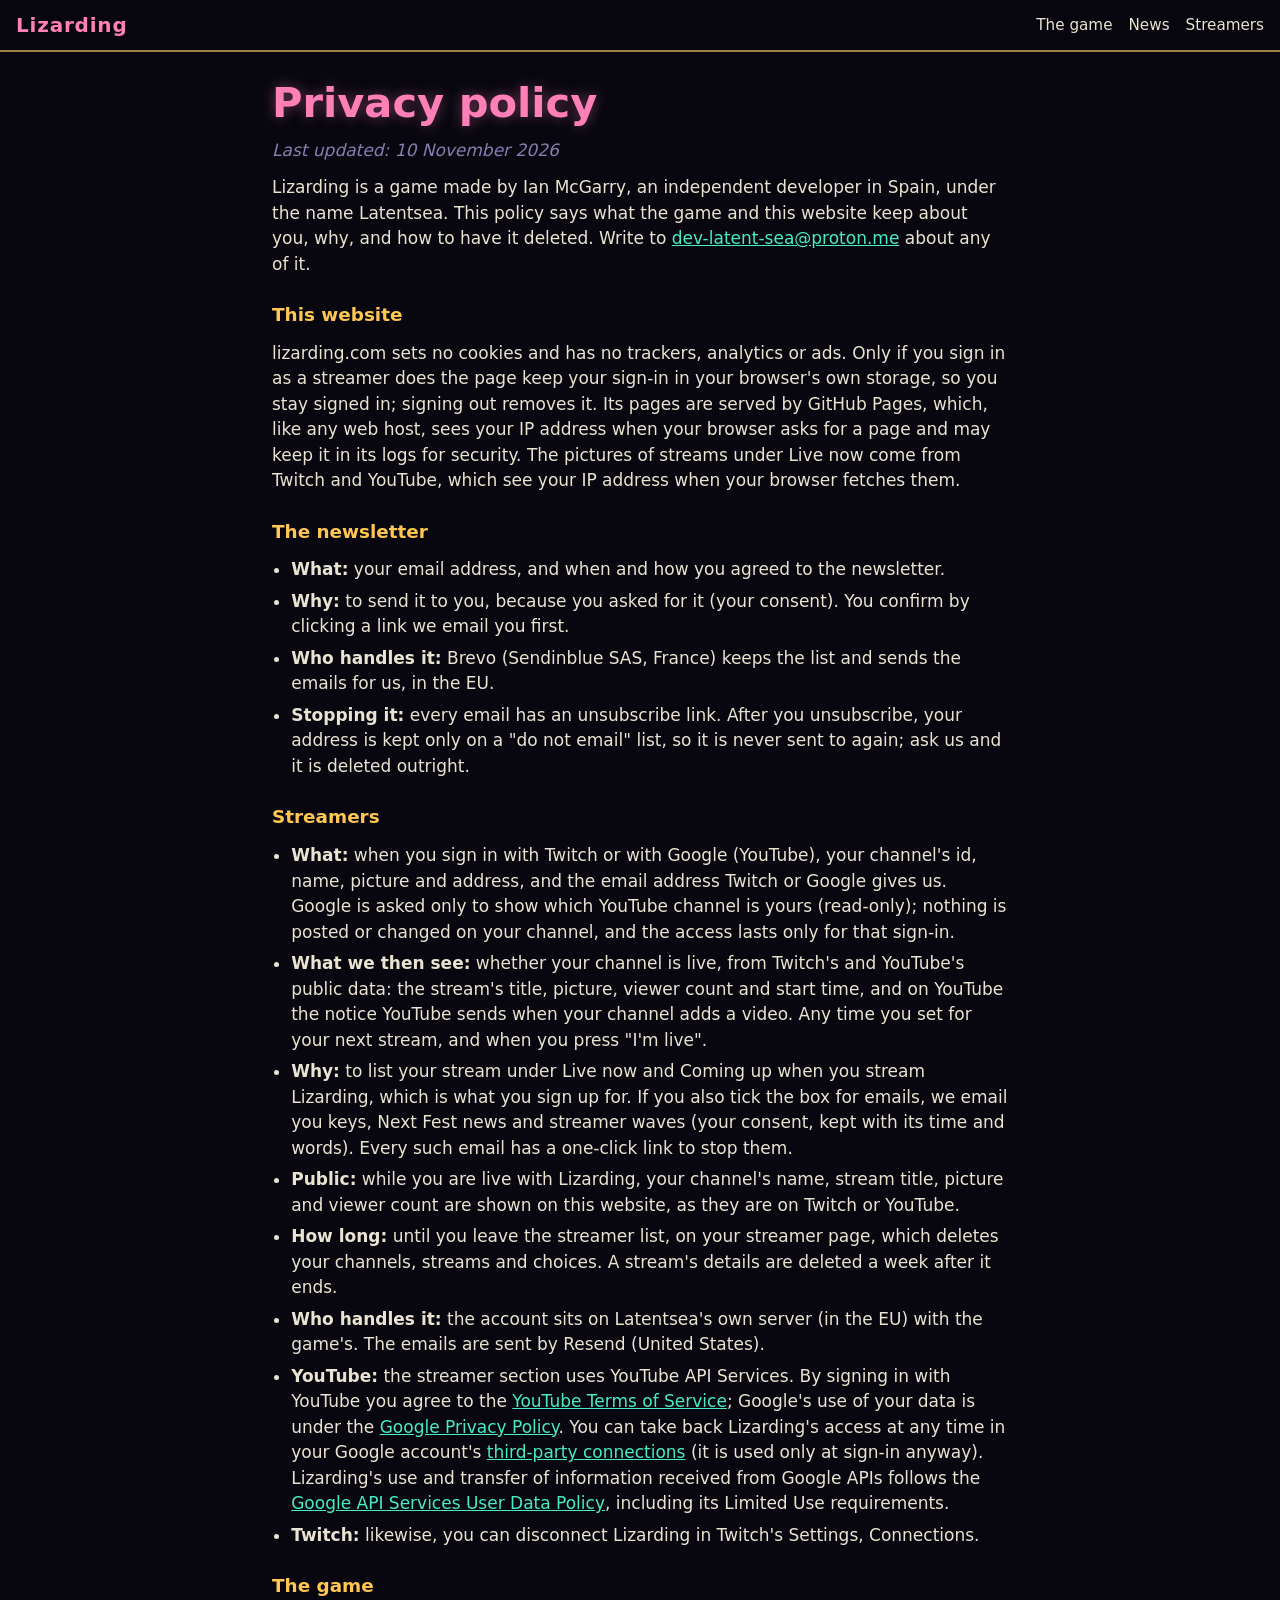
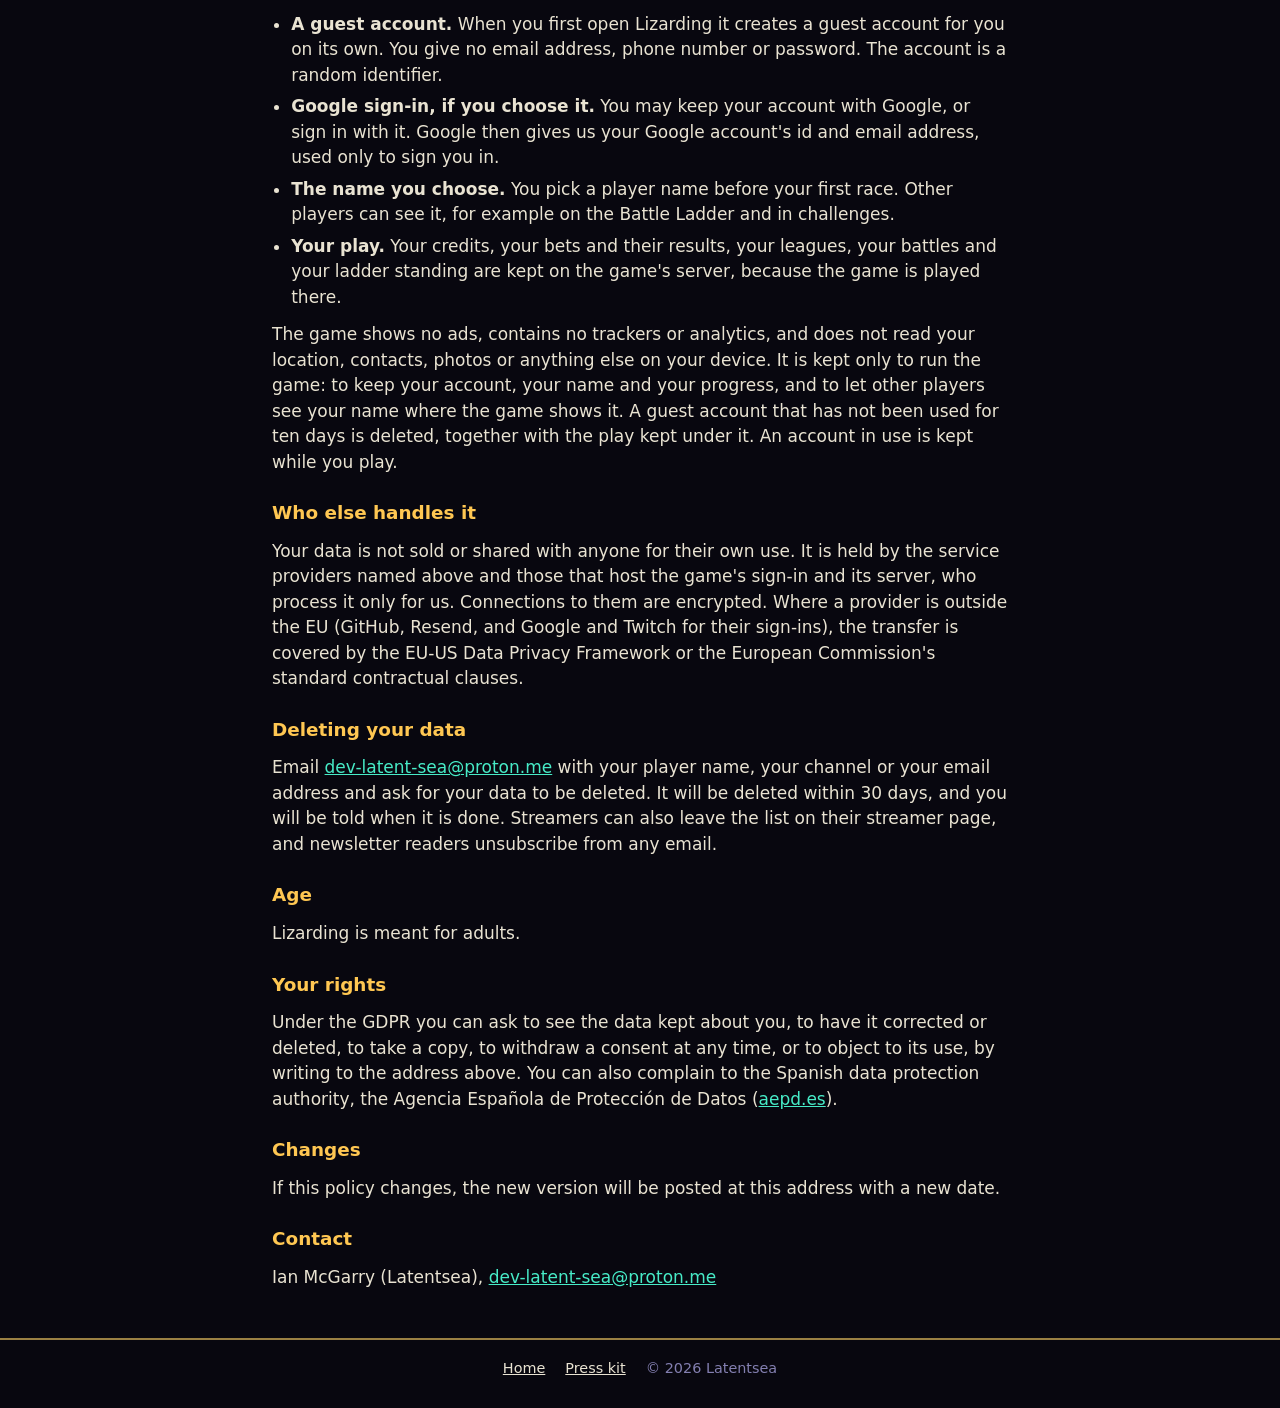
==== privacy/index.html @ 631811b9 "Publish lizarding_home from godot-app-factory 7d5dfe4" ====
<!doctype html>
<html lang="en">
<head>
<meta charset="utf-8">
<meta name="viewport" content="width=device-width, initial-scale=1">
<meta name="color-scheme" content="dark">
<meta name="theme-color" content="#08070f">
<title>Lizarding: privacy policy</title>
<meta name="description" content="What Lizarding and lizarding.com keep about you, why, and how to have it deleted.">
<link rel="canonical" href="https://lizarding.com/privacy/">
<link rel="icon" href="../icon.svg" type="image/svg+xml">
<link rel="stylesheet" href="../home.css">
</head>
<body>
<header class="Top">
  <a class="TopMark" href="../">Lizarding</a>
  <nav class="TopNav">
    <a href="../#loops">The game</a>
    <a href="../#news">News</a>
    <a href="../streamers/">Streamers</a>
  </nav>
</header>

<!-- The game's policy (latent-productions: Projects/Lizarding/legal/privacy-policy.md, 22 Oct 2026),
     with the website's own parts added: the newsletter, the streamer list, the web game's Google sign-in. -->
<main class="Page Prose">
  <h1 class="PageTitle">Privacy policy</h1>
  <p class="Quiet"><em>Last updated: 10 November 2026</em></p>
  <p>Lizarding is a game made by Ian McGarry, an independent developer in Spain, under the name Latentsea. This policy says what the game and this website keep about you, why, and how to have it deleted. Write to <a href="mailto:dev-latent-sea@proton.me">dev-latent-sea@proton.me</a> about any of it.</p>

  <h2>This website</h2>
  <p>lizarding.com sets no cookies and has no trackers, analytics or ads. Only if you sign in as a streamer does the page keep your sign-in in your browser's own storage, so you stay signed in; signing out removes it. Its pages are served by GitHub Pages, which, like any web host, sees your IP address when your browser asks for a page and may keep it in its logs for security. The pictures of streams under Live now come from Twitch and YouTube, which see your IP address when your browser fetches them.</p>

  <h2>The newsletter</h2>
  <ul>
    <li><strong>What:</strong> your email address, and when and how you agreed to the newsletter.</li>
    <li><strong>Why:</strong> to send it to you, because you asked for it (your consent). You confirm by clicking a link we email you first.</li>
    <li><strong>Who handles it:</strong> Brevo (Sendinblue SAS, France) keeps the list and sends the emails for us, in the EU.</li>
    <li><strong>Stopping it:</strong> every email has an unsubscribe link. After you unsubscribe, your address is kept only on a "do not email" list, so it is never sent to again; ask us and it is deleted outright.</li>
  </ul>

  <h2>Streamers</h2>
  <ul>
    <li><strong>What:</strong> when you sign in with Twitch or with Google (YouTube), your channel's id, name, picture and address, and the email address Twitch or Google gives us. Google is asked only to show which YouTube channel is yours (read-only); nothing is posted or changed on your channel, and the access lasts only for that sign-in.</li>
    <li><strong>What we then see:</strong> whether your channel is live, from Twitch's and YouTube's public data: the stream's title, picture, viewer count and start time, and on YouTube the notice YouTube sends when your channel adds a video. Any time you set for your next stream, and when you press "I'm live".</li>
    <li><strong>Why:</strong> to list your stream under Live now and Coming up when you stream Lizarding, which is what you sign up for. If you also tick the box for emails, we email you keys, Next Fest news and streamer waves (your consent, kept with its time and words). Every such email has a one-click link to stop them.</li>
    <li><strong>Public:</strong> while you are live with Lizarding, your channel's name, stream title, picture and viewer count are shown on this website, as they are on Twitch or YouTube.</li>
    <li><strong>How long:</strong> until you leave the streamer list, on your streamer page, which deletes your channels, streams and choices. A stream's details are deleted a week after it ends.</li>
    <li><strong>Who handles it:</strong> the account sits on Latentsea's own server (in the EU) with the game's. The emails are sent by Resend (United States).</li>
    <li><strong>YouTube:</strong> the streamer section uses YouTube API Services. By signing in with YouTube you agree to the <a href="https://www.youtube.com/t/terms">YouTube Terms of Service</a>; Google's use of your data is under the <a href="https://policies.google.com/privacy">Google Privacy Policy</a>. You can take back Lizarding's access at any time in your Google account's <a href="https://myaccount.google.com/connections">third-party connections</a> (it is used only at sign-in anyway). Lizarding's use and transfer of information received from Google APIs follows the <a href="https://developers.google.com/terms/api-services-user-data-policy">Google API Services User Data Policy</a>, including its Limited Use requirements.</li>
    <li><strong>Twitch:</strong> likewise, you can disconnect Lizarding in Twitch's Settings, Connections.</li>
  </ul>

  <h2>The game</h2>
  <ul>
    <li><strong>A guest account.</strong> When you first open Lizarding it creates a guest account for you on its own. You give no email address, phone number or password. The account is a random identifier.</li>
    <li><strong>Google sign-in, if you choose it.</strong> You may keep your account with Google, or sign in with it. Google then gives us your Google account's id and email address, used only to sign you in.</li>
    <li><strong>The name you choose.</strong> You pick a player name before your first race. Other players can see it, for example on the Battle Ladder and in challenges.</li>
    <li><strong>Your play.</strong> Your credits, your bets and their results, your leagues, your battles and your ladder standing are kept on the game's server, because the game is played there.</li>
  </ul>
  <p>The game shows no ads, contains no trackers or analytics, and does not read your location, contacts, photos or anything else on your device. It is kept only to run the game: to keep your account, your name and your progress, and to let other players see your name where the game shows it. A guest account that has not been used for ten days is deleted, together with the play kept under it. An account in use is kept while you play.</p>

  <h2>Who else handles it</h2>
  <p>Your data is not sold or shared with anyone for their own use. It is held by the service providers named above and those that host the game's sign-in and its server, who process it only for us. Connections to them are encrypted. Where a provider is outside the EU (GitHub, Resend, and Google and Twitch for their sign-ins), the transfer is covered by the EU-US Data Privacy Framework or the European Commission's standard contractual clauses.</p>

  <h2>Deleting your data</h2>
  <p>Email <a href="mailto:dev-latent-sea@proton.me">dev-latent-sea@proton.me</a> with your player name, your channel or your email address and ask for your data to be deleted. It will be deleted within 30 days, and you will be told when it is done. Streamers can also leave the list on their streamer page, and newsletter readers unsubscribe from any email.</p>

  <h2>Age</h2>
  <p>Lizarding is meant for adults.</p>

  <h2>Your rights</h2>
  <p>Under the GDPR you can ask to see the data kept about you, to have it corrected or deleted, to take a copy, to withdraw a consent at any time, or to object to its use, by writing to the address above. You can also complain to the Spanish data protection authority, the Agencia Española de Protección de Datos (<a href="https://www.aepd.es/">aepd.es</a>).</p>

  <h2>Changes</h2>
  <p>If this policy changes, the new version will be posted at this address with a new date.</p>

  <h2>Contact</h2>
  <p>Ian McGarry (Latentsea), <a href="mailto:dev-latent-sea@proton.me">dev-latent-sea@proton.me</a></p>
</main>

<footer class="Foot">
  <a href="../">Home</a>
  <a href="../press/">Press kit</a>
  <span>© 2026 Latentsea</span>
</footer>
</body>
</html>
---- home.css ----
/* lizarding.com wears Lizarding's own look, the web game's (sites/lizarding/
   lizarding.css): the desktop's tote cabinet - enamel cards on a night page,
   brass edges, amber figures, neon titles, cream words. Phones first. */

:root {
  --night: #08070f; --enamel: #1a1733; --enamel-dark: #120f24; --lit: #2e2a52;
  --cream: #e9e3d2; --soft: #837fb0; --brass: #9a8043; --engraved: #c9b277;
  --amber: #ffc752; --neon: #ff80b8; --teal: #47ebc7;
  --radius: 10px; --gap: 16px;
  color-scheme: dark;
}
* { box-sizing: border-box; }
[hidden] { display: none !important; }
html, body { margin: 0; background: var(--night); color: var(--cream); }
body { font: 17px/1.5 system-ui, -apple-system, "Segoe UI", Roboto, sans-serif; overflow-x: hidden; }
a { color: var(--teal); }
img, video { max-width: 100%; display: block; }
main { max-width: 72rem; margin: 0 auto; padding: 0 16px 3rem; display: grid; gap: 40px; }
h1, h2, h3, p { margin: 0; }
.Quiet { color: var(--soft); }

/* the bar along the top */
.Top { position: sticky; top: 0; z-index: 2; display: flex; align-items: center; justify-content: space-between; gap: 12px;
  padding: 10px 16px; background: rgb(8 7 15 / 0.9); border-bottom: 2px solid var(--brass); backdrop-filter: blur(6px); }
.TopMark { color: var(--neon); font-weight: 800; font-size: 1.25rem; letter-spacing: 0.04em; text-decoration: none; }
.TopNav { display: flex; gap: 16px; flex-wrap: wrap; }
.TopNav a { color: var(--cream); text-decoration: none; font-size: 0.95rem; }
.TopNav a:hover, .TopNav a[aria-current] { color: var(--amber); }

/* the first screen */
.Hero { display: grid; grid-template-columns: minmax(0, 1fr); gap: 24px; padding-top: 28px; align-items: center; }
.Wordmark { font-size: clamp(2.6rem, 11vw, 5rem); font-weight: 800; color: var(--neon); line-height: 1; letter-spacing: 0.02em;
  text-shadow: 0 0 18px rgb(255 128 184 / 0.5); }
.Pitch { margin-top: 16px; font-size: 1.12rem; max-width: 36rem; }
.HeroArt { margin: 0; border: 2px solid var(--brass); border-radius: var(--radius); overflow: hidden; box-shadow: 0 0 40px rgb(255 128 184 / 0.12); }
.HeroArt img { width: 100%; height: auto; }
@media (min-width: 56rem) { .Hero { grid-template-columns: minmax(0, 1fr) minmax(0, 1.1fr); padding-top: 48px; } }

/* buttons: the cabinet's fruit buttons - an edge in the button's colour, filled faintly */
.Buy { display: grid; grid-template-columns: repeat(auto-fit, minmax(min(100%, 13rem), 1fr)); gap: 10px; margin-top: 22px; max-width: 34rem; }
.Button { display: flex; flex-direction: column; justify-content: center; gap: 2px; min-height: 52px; padding: 8px 16px; border-radius: 8px;
  border: 2px solid var(--lit); background: rgb(46 42 82 / 0.4); color: var(--cream); text-decoration: none; font: inherit; cursor: pointer; text-align: left; }
.Button:hover { background: rgb(46 42 82 / 0.8); }
.Button .Call { font-weight: 700; }
.Button .Sub { font-size: 0.82rem; color: var(--soft); }
.Button.Store { border-color: var(--amber); background: rgb(255 199 82 / 0.14); }
.Button.Store .Call { color: var(--amber); }
.Button.Play { margin-top: 10px; max-width: 34rem; border-color: var(--teal); background: rgb(71 235 199 / 0.14); }
.Button.Play .Call { color: var(--teal); }
.Button.Soon { cursor: default; opacity: 0.75; }
.Button.Soon:hover { background: rgb(46 42 82 / 0.4); }
.Button.Store.Soon:hover { background: rgb(255 199 82 / 0.14); }
.Button.Small { min-height: 44px; display: inline-flex; width: auto; font-weight: 700; border-color: var(--amber); color: var(--amber); background: rgb(255 199 82 / 0.14); }
.Button:disabled, .Button[aria-disabled="true"] { cursor: default; }
.Button:disabled { opacity: 0.5; }
input:disabled { opacity: 0.6; }
.Button.Discord { flex-direction: row; align-items: center; gap: 12px; flex-wrap: wrap; border-color: #5865f2; background: rgb(88 101 242 / 0.14); }
.Button.Discord img { width: 28px; height: 28px; }

/* section heads: the cabinet's engraved brass labels */
.Engraving { color: var(--engraved); font-size: 0.8rem; font-weight: 700; letter-spacing: 0.14em; text-transform: uppercase; margin-bottom: 14px; }
.SectionHead { display: flex; align-items: baseline; justify-content: space-between; gap: 12px; flex-wrap: wrap; }
.More { color: var(--amber); font-size: 0.95rem; }

/* the gameplay loops: a picture until each loop is captured */
.LoopGrid { display: grid; gap: var(--gap); grid-template-columns: repeat(auto-fill, minmax(min(100%, 19rem), 1fr)); }
.Loop { margin: 0; background: var(--enamel); border: 2px solid var(--brass); border-radius: var(--radius); overflow: hidden; display: flex; flex-direction: column; }
.LoopFrame { aspect-ratio: 16 / 9; background: var(--enamel-dark); overflow: hidden; }
.LoopFrame img, .LoopFrame video { width: 100%; height: 100%; object-fit: cover; }
.Loop figcaption { padding: 12px 14px 16px; display: grid; gap: 4px; }
.Loop h3 { color: var(--neon); font-size: 1.1rem; }
.Loop p { font-size: 0.95rem; }

/* live now */
.LiveGrid { display: grid; gap: var(--gap); grid-template-columns: repeat(auto-fill, minmax(min(100%, 16rem), 1fr)); }
.LiveCard { display: flex; flex-direction: column; text-decoration: none; color: var(--cream); background: var(--enamel); border: 2px solid var(--lit); border-radius: var(--radius); overflow: hidden; }
.LiveCard:hover { border-color: var(--neon); }
.Thumb { position: relative; aspect-ratio: 16 / 9; background: linear-gradient(135deg, var(--enamel-dark), var(--lit)); }
.Thumb img { width: 100%; height: 100%; object-fit: cover; }
.LiveBadge { position: absolute; top: 8px; left: 8px; padding: 1px 8px; border-radius: 4px; background: #e5294f; color: #fff; font-size: 0.75rem; font-weight: 800; letter-spacing: 0.06em; }
.LiveWords { padding: 10px 12px 12px; display: grid; gap: 2px; min-width: 0; }
.LiveName { display: flex; align-items: center; gap: 6px; font-weight: 700; color: var(--amber); }
.LiveTitle { overflow: hidden; text-overflow: ellipsis; white-space: nowrap; }
.LiveMeta { font-size: 0.85rem; color: var(--soft); }
.LiveCard.Said .LiveMeta { font-style: italic; }
.PlatformIcon { width: 18px; height: 18px; flex: none; }
.ComingList { display: grid; gap: 8px; }
.ComingRow { display: flex; flex-wrap: wrap; align-items: center; gap: 4px 10px; padding: 10px 12px; background: var(--enamel); border: 1px solid var(--lit); border-radius: 8px; color: var(--cream); text-decoration: none; }
.ComingRow:hover { border-color: var(--teal); }
.ComingName { font-weight: 700; color: var(--amber); }
.ComingWhen { color: var(--soft); font-size: 0.92rem; }

/* newsletter and community */
.News { display: grid; gap: var(--gap); }
@media (min-width: 52rem) { .News { grid-template-columns: minmax(0, 1.3fr) minmax(0, 1fr); } }
.Panel { background: var(--enamel); border: 2px solid var(--brass); border-radius: var(--radius); padding: 18px; display: grid; gap: 14px; align-content: start; min-width: 0; }
.PanelTitle { color: var(--neon); font-size: 1.3rem; }
.Newsletter { display: grid; gap: 12px; position: relative; }
.Field { display: grid; gap: 4px; font-size: 0.9rem; color: var(--soft); }
input[type=email], input[type=datetime-local], input[type=text] { font: inherit; color: var(--cream); background: var(--enamel-dark); border: 1px solid var(--lit); border-radius: 8px; padding: 10px 12px; min-height: 44px; width: 100%; }
input:focus-visible, .Button:focus-visible, a:focus-visible { outline: 2px solid var(--amber); outline-offset: 2px; }
.Consent { display: flex; gap: 10px; align-items: flex-start; font-size: 0.92rem; }
.Consent input { margin-top: 4px; width: 20px; height: 20px; flex: none; accent-color: var(--teal); }
.FormSaid { color: var(--teal); min-height: 1.5em; }
.FormSaid.Warn { color: var(--neon); }
.Unseen { position: absolute !important; left: 0; top: 0; width: 1px !important; height: 1px !important; min-height: 0 !important; overflow: hidden; clip: rect(0 0 0 0); border: 0; padding: 0; }
.Socials { display: flex; flex-wrap: wrap; gap: 8px; }
.Social { display: inline-flex; align-items: center; gap: 8px; min-height: 44px; padding: 6px 12px; border: 1px solid var(--lit); border-radius: 8px; color: var(--cream); text-decoration: none; background: var(--enamel-dark); }
.Social:hover { border-color: var(--amber); }
.Social img { width: 20px; height: 20px; }

/* the foot */
.Foot { border-top: 2px solid var(--brass); padding: 18px 16px 28px; display: flex; flex-wrap: wrap; gap: 8px 20px; justify-content: center; font-size: 0.9rem; color: var(--soft); }
.Foot a { color: var(--cream); }

/* the pages beside it: streamers, privacy, press */
.Page { max-width: 48rem; margin: 0 auto; padding: 28px 16px 3rem; display: grid; gap: 28px; }
.Page.Wide { max-width: 72rem; }
.PageTitle { color: var(--neon); font-size: clamp(1.8rem, 7vw, 2.6rem); line-height: 1.1; text-shadow: 0 0 14px rgb(255 128 184 / 0.4); }
.Prose { display: grid; gap: 12px; }
.Prose h2 { color: var(--amber); font-size: 1.15rem; margin-top: 12px; }
.Prose ul { margin: 0; padding-left: 1.2rem; display: grid; gap: 6px; }
.Banner { padding: 10px 14px; border-radius: 8px; background: rgb(255 128 184 / 0.14); color: var(--neon); }
.Banner.Good { background: rgb(71 235 199 / 0.14); color: var(--teal); }
.SignIns { display: grid; gap: 10px; grid-template-columns: repeat(auto-fit, minmax(min(100%, 14rem), 1fr)); }
.Button.Twitch { border-color: #9146ff; background: rgb(145 70 255 / 0.16); flex-direction: row; align-items: center; gap: 10px; }
.Button.YouTube { border-color: #ff0000; background: rgb(255 0 0 / 0.12); flex-direction: row; align-items: center; gap: 10px; }
.Button.Twitch img, .Button.YouTube img { width: 24px; height: 24px; }
.Button .Stack { display: grid; }
.Channels { display: flex; flex-wrap: wrap; gap: 8px; }
.Channel { display: inline-flex; align-items: center; gap: 8px; padding: 6px 12px; border: 1px solid var(--lit); border-radius: 8px; background: var(--enamel-dark); color: var(--cream); text-decoration: none; }
.Channel img.Avatar { width: 24px; height: 24px; border-radius: 50%; }
.Row { display: flex; flex-wrap: wrap; gap: 10px; align-items: center; }
.Row input[type=datetime-local] { width: auto; flex: 1 1 14rem; }
.Danger { border-color: var(--neon) !important; color: var(--neon) !important; background: transparent !important; }
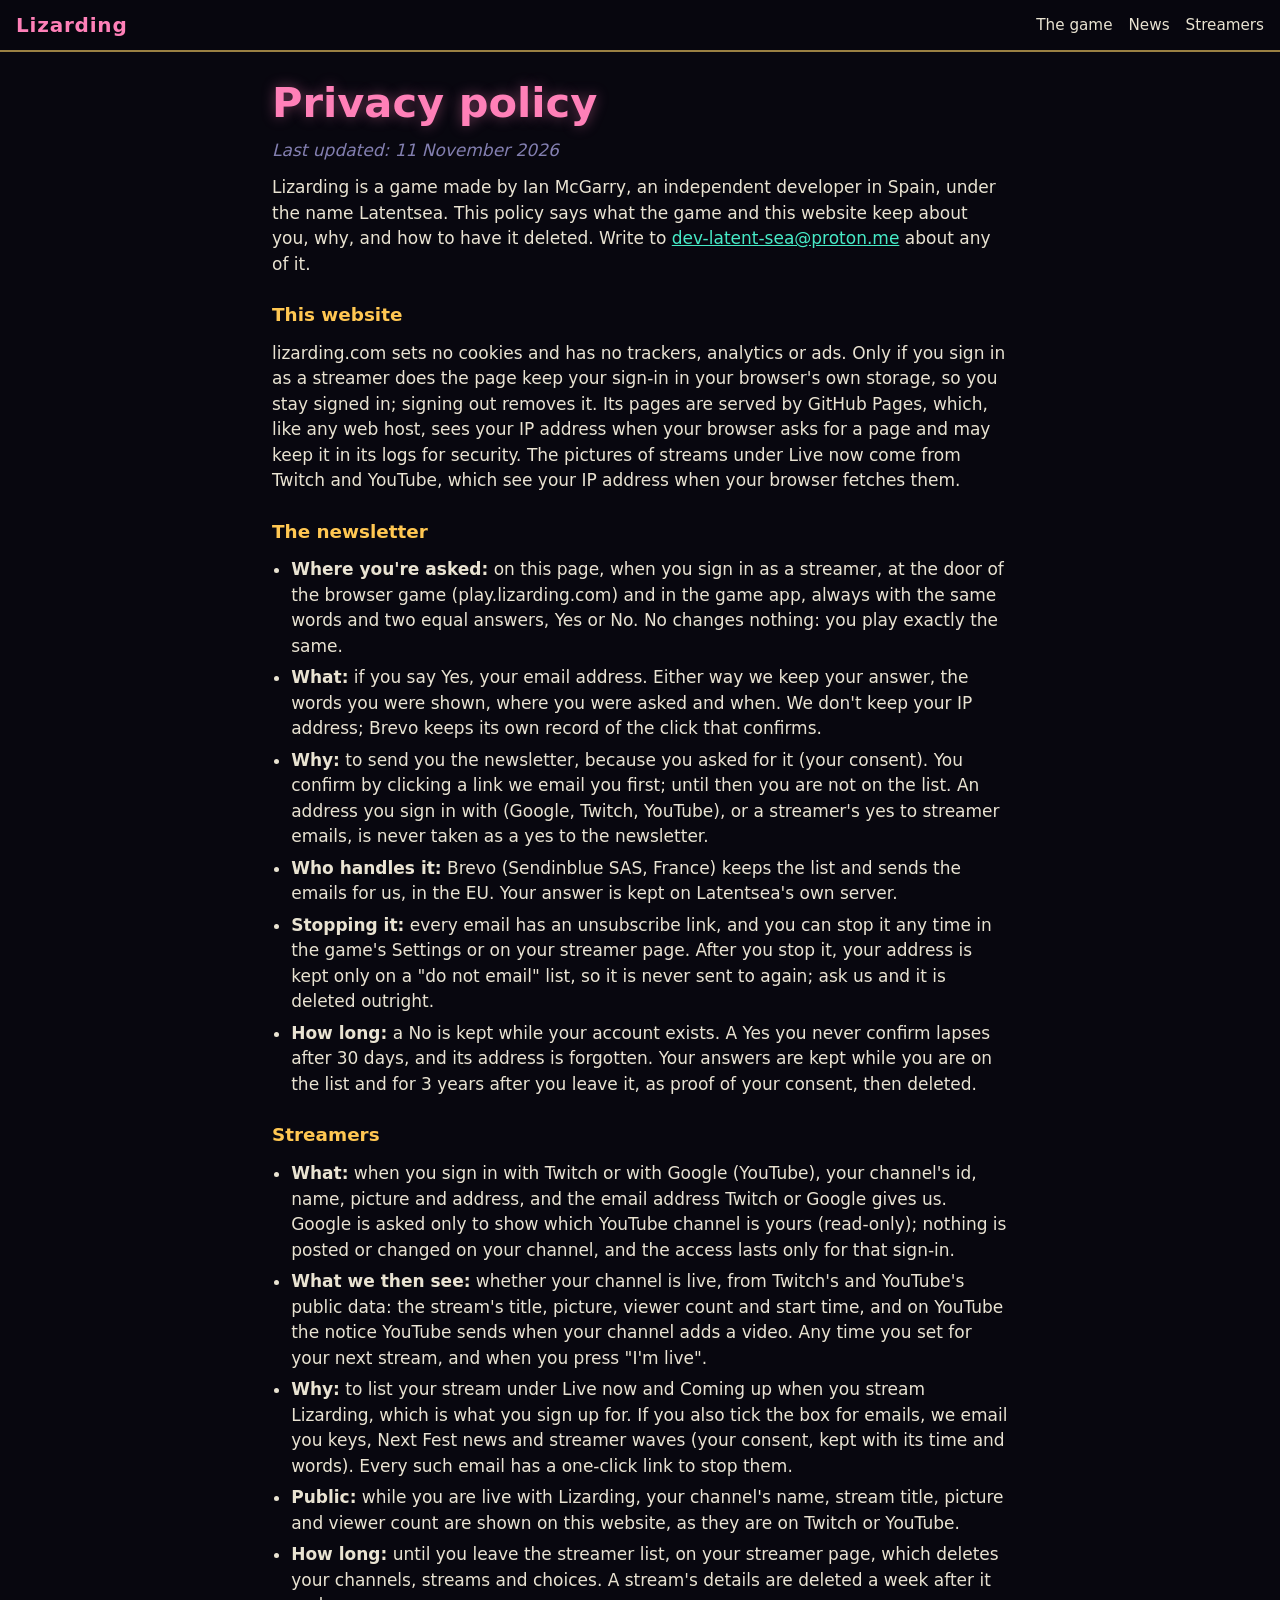
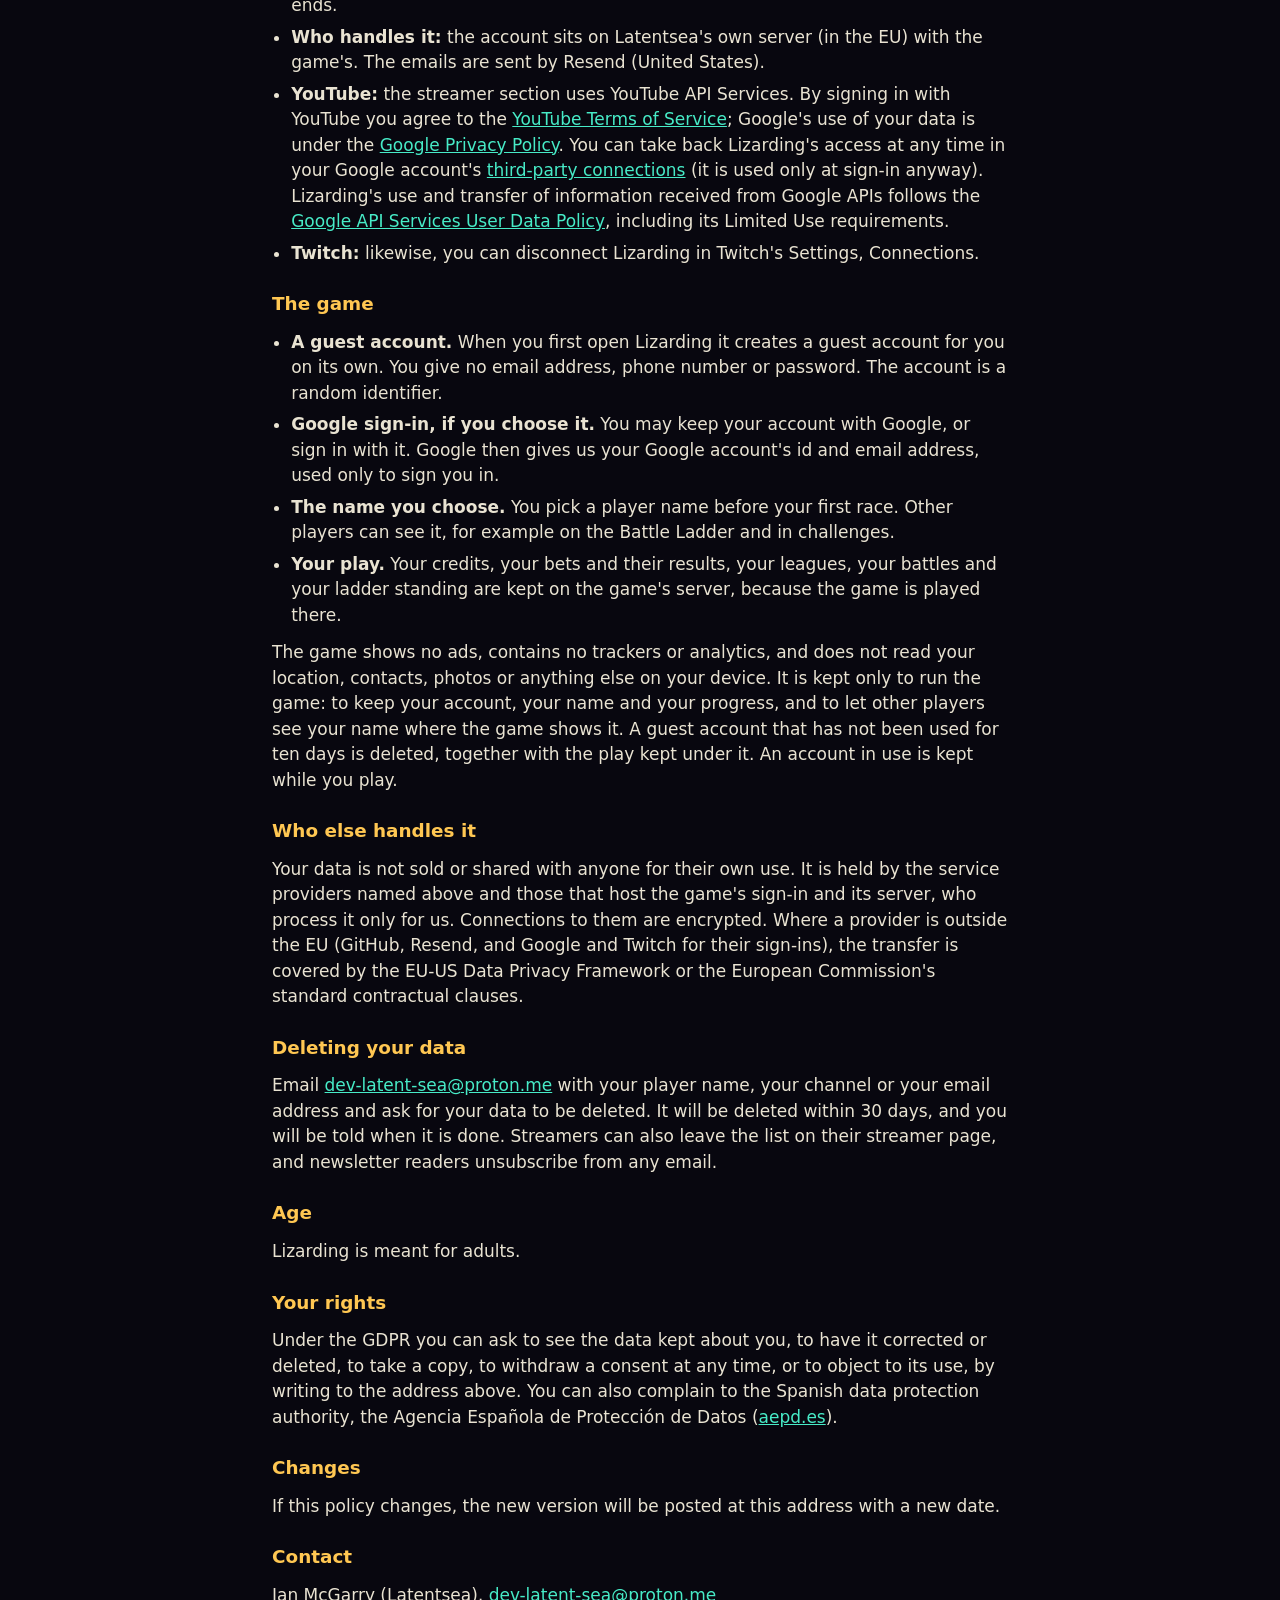
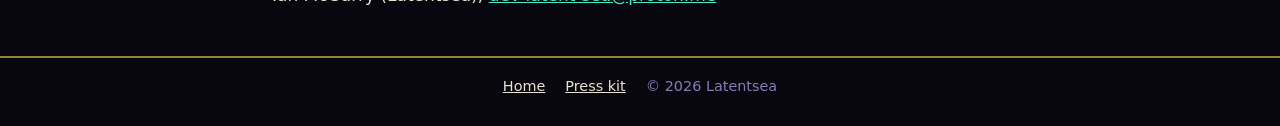
==== commit af14555c: "Publish lizarding_home from godot-app-factory f9f7a73" ====
--- a/privacy/index.html
+++ b/privacy/index.html
@@ -25,7 +25,7 @@
      with the website's own parts added: the newsletter, the streamer list, the web game's Google sign-in. -->
 <main class="Page Prose">
   <h1 class="PageTitle">Privacy policy</h1>
-  <p class="Quiet"><em>Last updated: 10 November 2026</em></p>
+  <p class="Quiet"><em>Last updated: 11 November 2026</em></p>
   <p>Lizarding is a game made by Ian McGarry, an independent developer in Spain, under the name Latentsea. This policy says what the game and this website keep about you, why, and how to have it deleted. Write to <a href="mailto:dev-latent-sea@proton.me">dev-latent-sea@proton.me</a> about any of it.</p>
 
   <h2>This website</h2>
@@ -33,10 +33,12 @@
 
   <h2>The newsletter</h2>
   <ul>
-    <li><strong>What:</strong> your email address, and when and how you agreed to the newsletter.</li>
-    <li><strong>Why:</strong> to send it to you, because you asked for it (your consent). You confirm by clicking a link we email you first.</li>
-    <li><strong>Who handles it:</strong> Brevo (Sendinblue SAS, France) keeps the list and sends the emails for us, in the EU.</li>
-    <li><strong>Stopping it:</strong> every email has an unsubscribe link. After you unsubscribe, your address is kept only on a "do not email" list, so it is never sent to again; ask us and it is deleted outright.</li>
+    <li><strong>Where you're asked:</strong> on this page, when you sign in as a streamer, at the door of the browser game (play.lizarding.com) and in the game app, always with the same words and two equal answers, Yes or No. No changes nothing: you play exactly the same.</li>
+    <li><strong>What:</strong> if you say Yes, your email address. Either way we keep your answer, the words you were shown, where you were asked and when. We don't keep your IP address; Brevo keeps its own record of the click that confirms.</li>
+    <li><strong>Why:</strong> to send you the newsletter, because you asked for it (your consent). You confirm by clicking a link we email you first; until then you are not on the list. An address you sign in with (Google, Twitch, YouTube), or a streamer's yes to streamer emails, is never taken as a yes to the newsletter.</li>
+    <li><strong>Who handles it:</strong> Brevo (Sendinblue SAS, France) keeps the list and sends the emails for us, in the EU. Your answer is kept on Latentsea's own server.</li>
+    <li><strong>Stopping it:</strong> every email has an unsubscribe link, and you can stop it any time in the game's Settings or on your streamer page. After you stop it, your address is kept only on a "do not email" list, so it is never sent to again; ask us and it is deleted outright.</li>
+    <li><strong>How long:</strong> a No is kept while your account exists. A Yes you never confirm lapses after 30 days, and its address is forgotten. Your answers are kept while you are on the list and for 3 years after you leave it, as proof of your consent, then deleted.</li>
   </ul>
 
   <h2>Streamers</h2>
--- a/home.css
+++ b/home.css
@@ -133,3 +133,10 @@
 .Row { display: flex; flex-wrap: wrap; gap: 10px; align-items: center; }
 .Row input[type=datetime-local] { width: auto; flex: 1 1 14rem; }
 .Danger { border-color: var(--neon) !important; color: var(--neon) !important; background: transparent !important; }
+
+/* the newsletter's question (T-682): two equal answers, neither one picked out */
+.Question { display: grid; gap: 12px; }
+.QuestionWords { font-size: 0.98rem; }
+.Choices { display: grid; grid-template-columns: 1fr 1fr; gap: 10px; max-width: 28rem; }
+.Button.Small.Choice { justify-content: center; color: var(--cream); border-color: var(--lit); background: rgb(46 42 82 / 0.4); }
+.Button.Small.Choice:hover { background: rgb(46 42 82 / 0.8); }
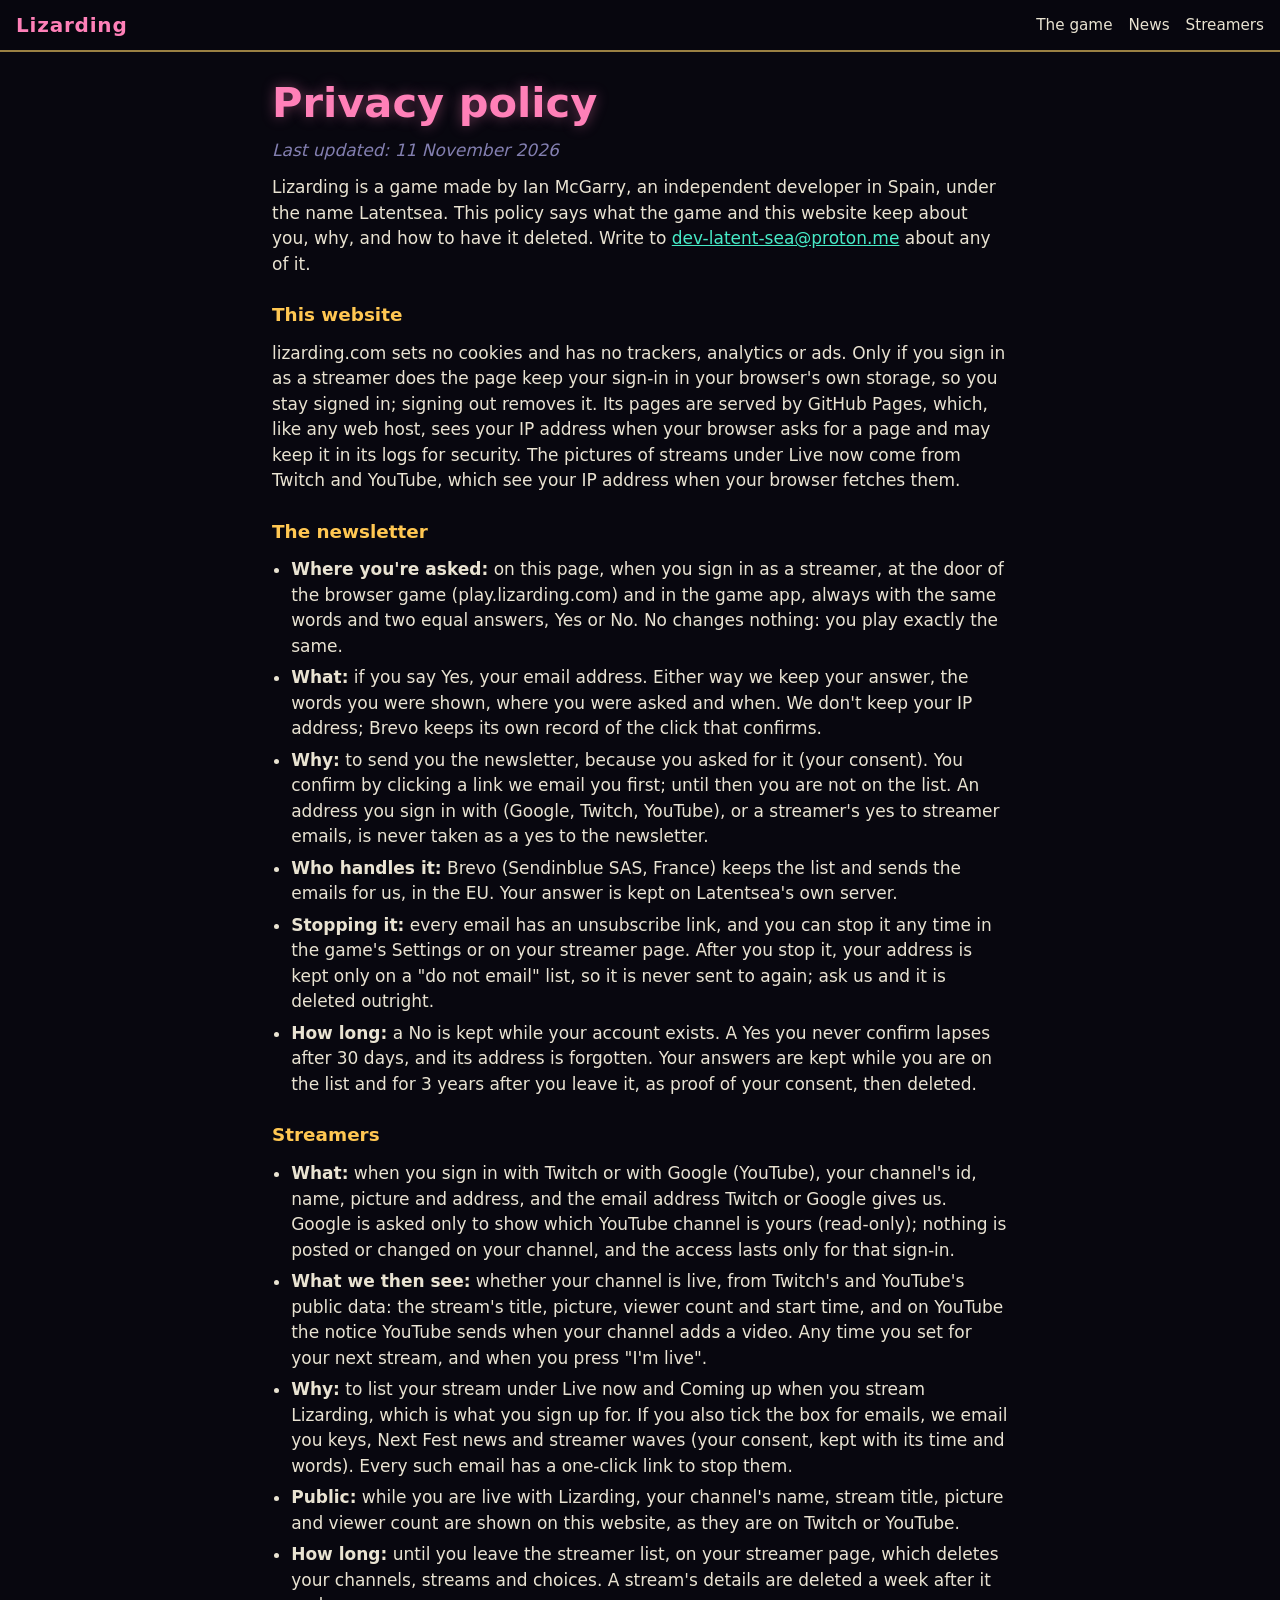
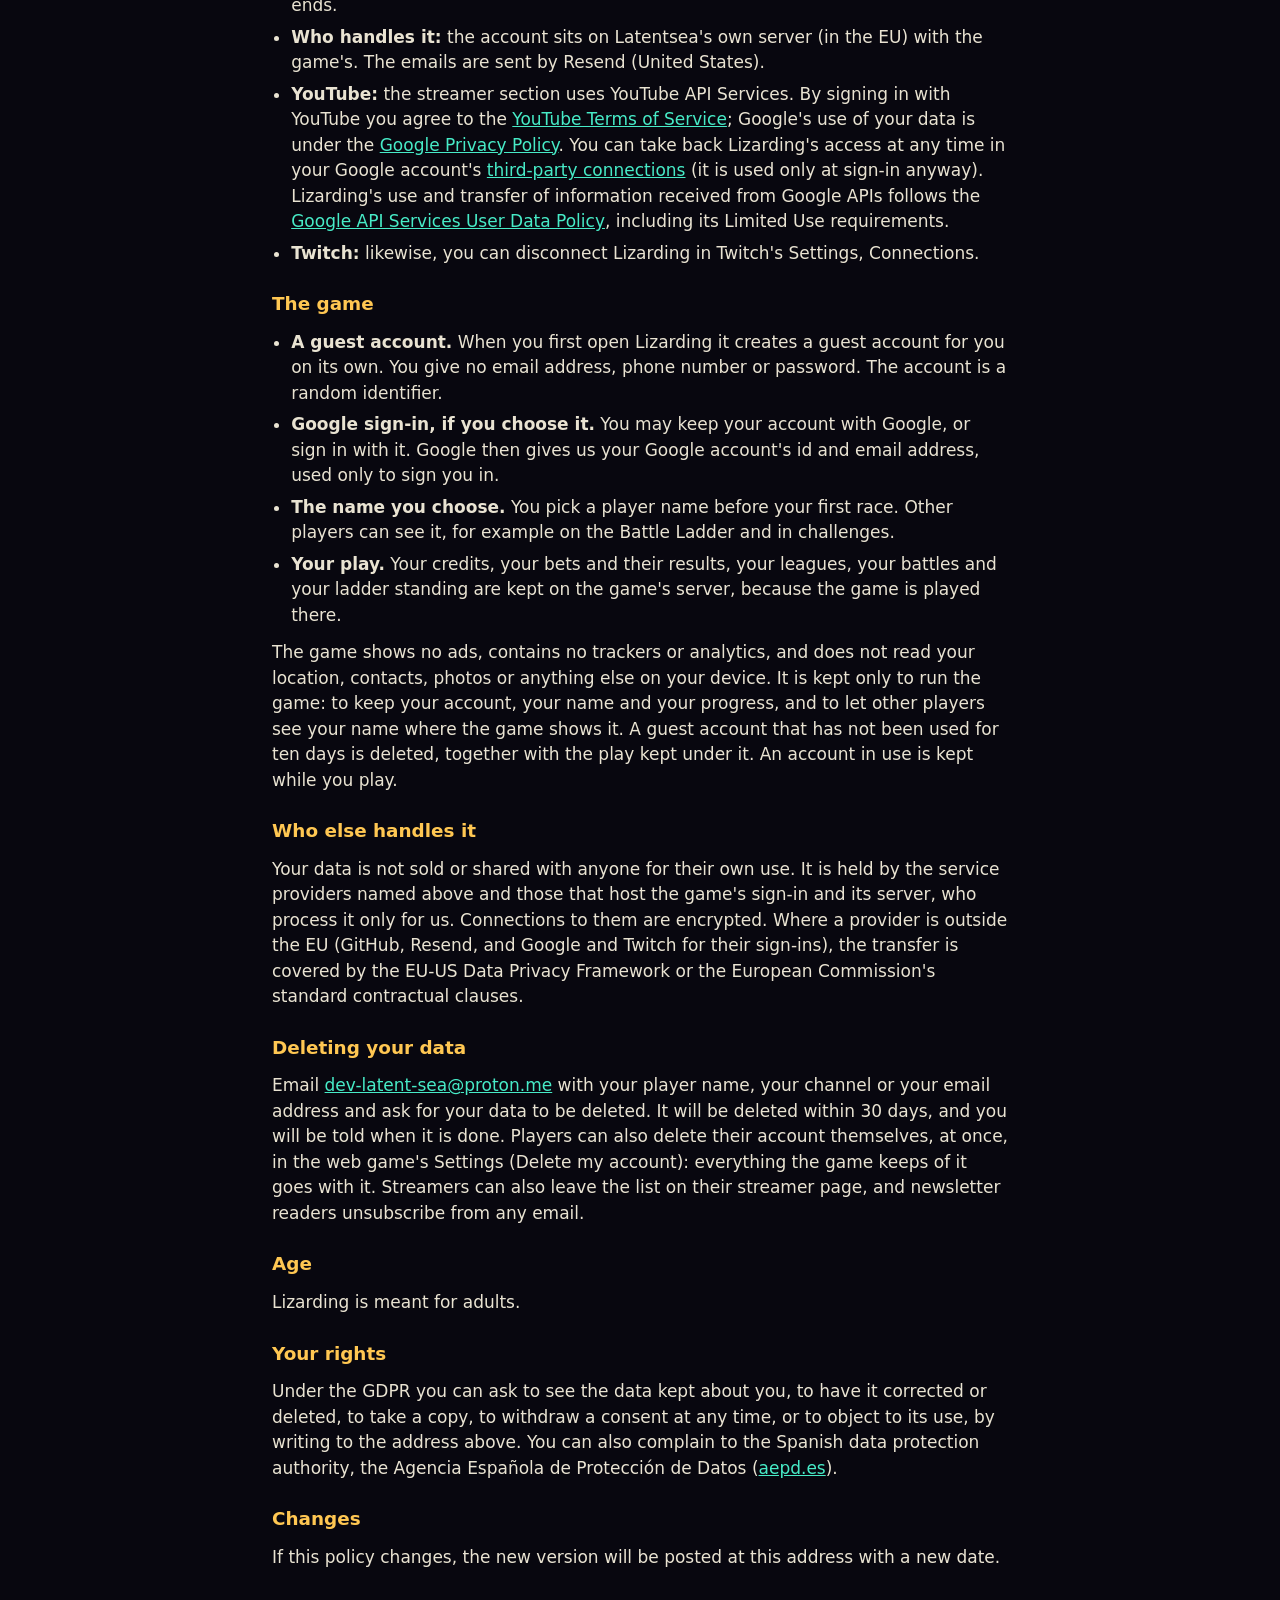
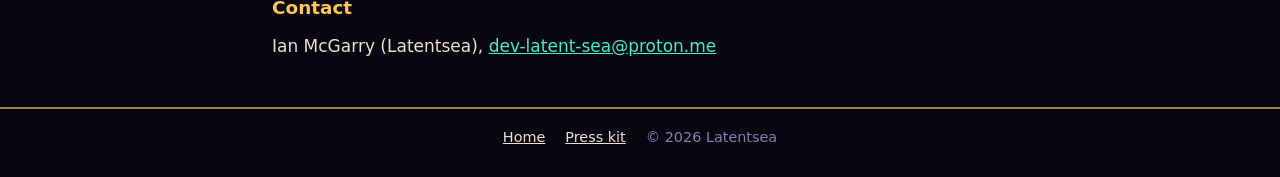
==== commit d7743447: "Publish lizarding_home from godot-app-factory 96aefc4" ====
--- a/privacy/index.html
+++ b/privacy/index.html
@@ -66,7 +66,7 @@
   <p>Your data is not sold or shared with anyone for their own use. It is held by the service providers named above and those that host the game's sign-in and its server, who process it only for us. Connections to them are encrypted. Where a provider is outside the EU (GitHub, Resend, and Google and Twitch for their sign-ins), the transfer is covered by the EU-US Data Privacy Framework or the European Commission's standard contractual clauses.</p>
 
   <h2>Deleting your data</h2>
-  <p>Email <a href="mailto:dev-latent-sea@proton.me">dev-latent-sea@proton.me</a> with your player name, your channel or your email address and ask for your data to be deleted. It will be deleted within 30 days, and you will be told when it is done. Streamers can also leave the list on their streamer page, and newsletter readers unsubscribe from any email.</p>
+  <p>Email <a href="mailto:dev-latent-sea@proton.me">dev-latent-sea@proton.me</a> with your player name, your channel or your email address and ask for your data to be deleted. It will be deleted within 30 days, and you will be told when it is done. Players can also delete their account themselves, at once, in the web game's Settings (Delete my account): everything the game keeps of it goes with it. Streamers can also leave the list on their streamer page, and newsletter readers unsubscribe from any email.</p>
 
   <h2>Age</h2>
   <p>Lizarding is meant for adults.</p>
--- a/home.css
+++ b/home.css
@@ -47,6 +47,16 @@
 .Button.Store .Call { color: var(--amber); }
 .Button.Play { margin-top: 10px; max-width: 34rem; border-color: var(--teal); background: rgb(71 235 199 / 0.14); }
 .Button.Play .Call { color: var(--teal); }
+/* Ian, 12 Nov: "make the Play in browser glow with oscillating intensity": a slow 2 s pulse in its teal, a
+   box-shadow only, so nothing around it moves; held steady for anyone who asks for less motion */
+@keyframes play-glow {
+  0%, 100% { box-shadow: 0 0 6px 1px rgb(71 235 199 / 0.25), 0 0 14px 2px rgb(71 235 199 / 0.12); }
+  50% { box-shadow: 0 0 16px 4px rgb(71 235 199 / 0.65), 0 0 34px 10px rgb(71 235 199 / 0.3); }
+}
+.Button.Play { animation: play-glow 2s ease-in-out infinite; }
+@media (prefers-reduced-motion: reduce) {
+  .Button.Play { animation: none; box-shadow: 0 0 12px 3px rgb(71 235 199 / 0.45), 0 0 26px 6px rgb(71 235 199 / 0.2); }
+}
 .Button.Soon { cursor: default; opacity: 0.75; }
 .Button.Soon:hover { background: rgb(46 42 82 / 0.4); }
 .Button.Store.Soon:hover { background: rgb(255 199 82 / 0.14); }
@@ -140,3 +150,23 @@
 .Choices { display: grid; grid-template-columns: 1fr 1fr; gap: 10px; max-width: 28rem; }
 .Button.Small.Choice { justify-content: center; color: var(--cream); border-color: var(--lit); background: rgb(46 42 82 / 0.4); }
 .Button.Small.Choice:hover { background: rgb(46 42 82 / 0.8); }
+
+/* Ian, 12 Nov: everyone worldwide made plain; Live now high on the page, hidden while nobody is live */
+.Worldwide { margin: 12px 0 0; max-width: 34rem; color: var(--teal); font-weight: 600; }
+.Live[hidden] { display: none; }
+.Live { border: 1px solid rgb(255 64 96 / 0.55); border-radius: 14px; padding: 14px; background: rgb(255 64 96 / 0.06); }
+.LiveDot { display: inline-block; width: 10px; height: 10px; border-radius: 50%; background: #ff4060; margin-right: 8px; vertical-align: middle; box-shadow: 0 0 8px #ff4060; }
+
+/* the selling points (Ian, 13 Nov), right under the hero: short, scannable, an enamel tile each, its head in amber */
+.PointList { list-style: none; margin: 0; padding: 0; display: grid; gap: 10px; grid-template-columns: repeat(auto-fill, minmax(min(100%, 15rem), 1fr)); }
+.Point { display: grid; gap: 2px; padding: 10px 14px; background: var(--enamel); border: 1px solid var(--lit); border-left: 4px solid var(--amber); border-radius: 8px; }
+.Point strong { color: var(--amber); font-size: 1.02rem; line-height: 1.3; }
+.Point span { color: var(--cream); font-size: 0.92rem; }
+@media (max-width: 30rem) { .PointList { grid-template-columns: 1fr 1fr; gap: 8px; } .Point { padding: 8px 10px; } .Point strong { font-size: 0.95rem; } .Point span { font-size: 0.85rem; } }
+
+/* seven loops since Ian's two came back (13 Nov): on a wide screen four to a row and the short row centred, never
+   one card left alone at the end; a phone keeps one column */
+@media (min-width: 64rem) {
+  .LoopGrid { display: flex; flex-wrap: wrap; justify-content: center; }
+  .LoopGrid .Loop { flex: 0 1 calc((100% - 3 * var(--gap)) / 4); }
+}
